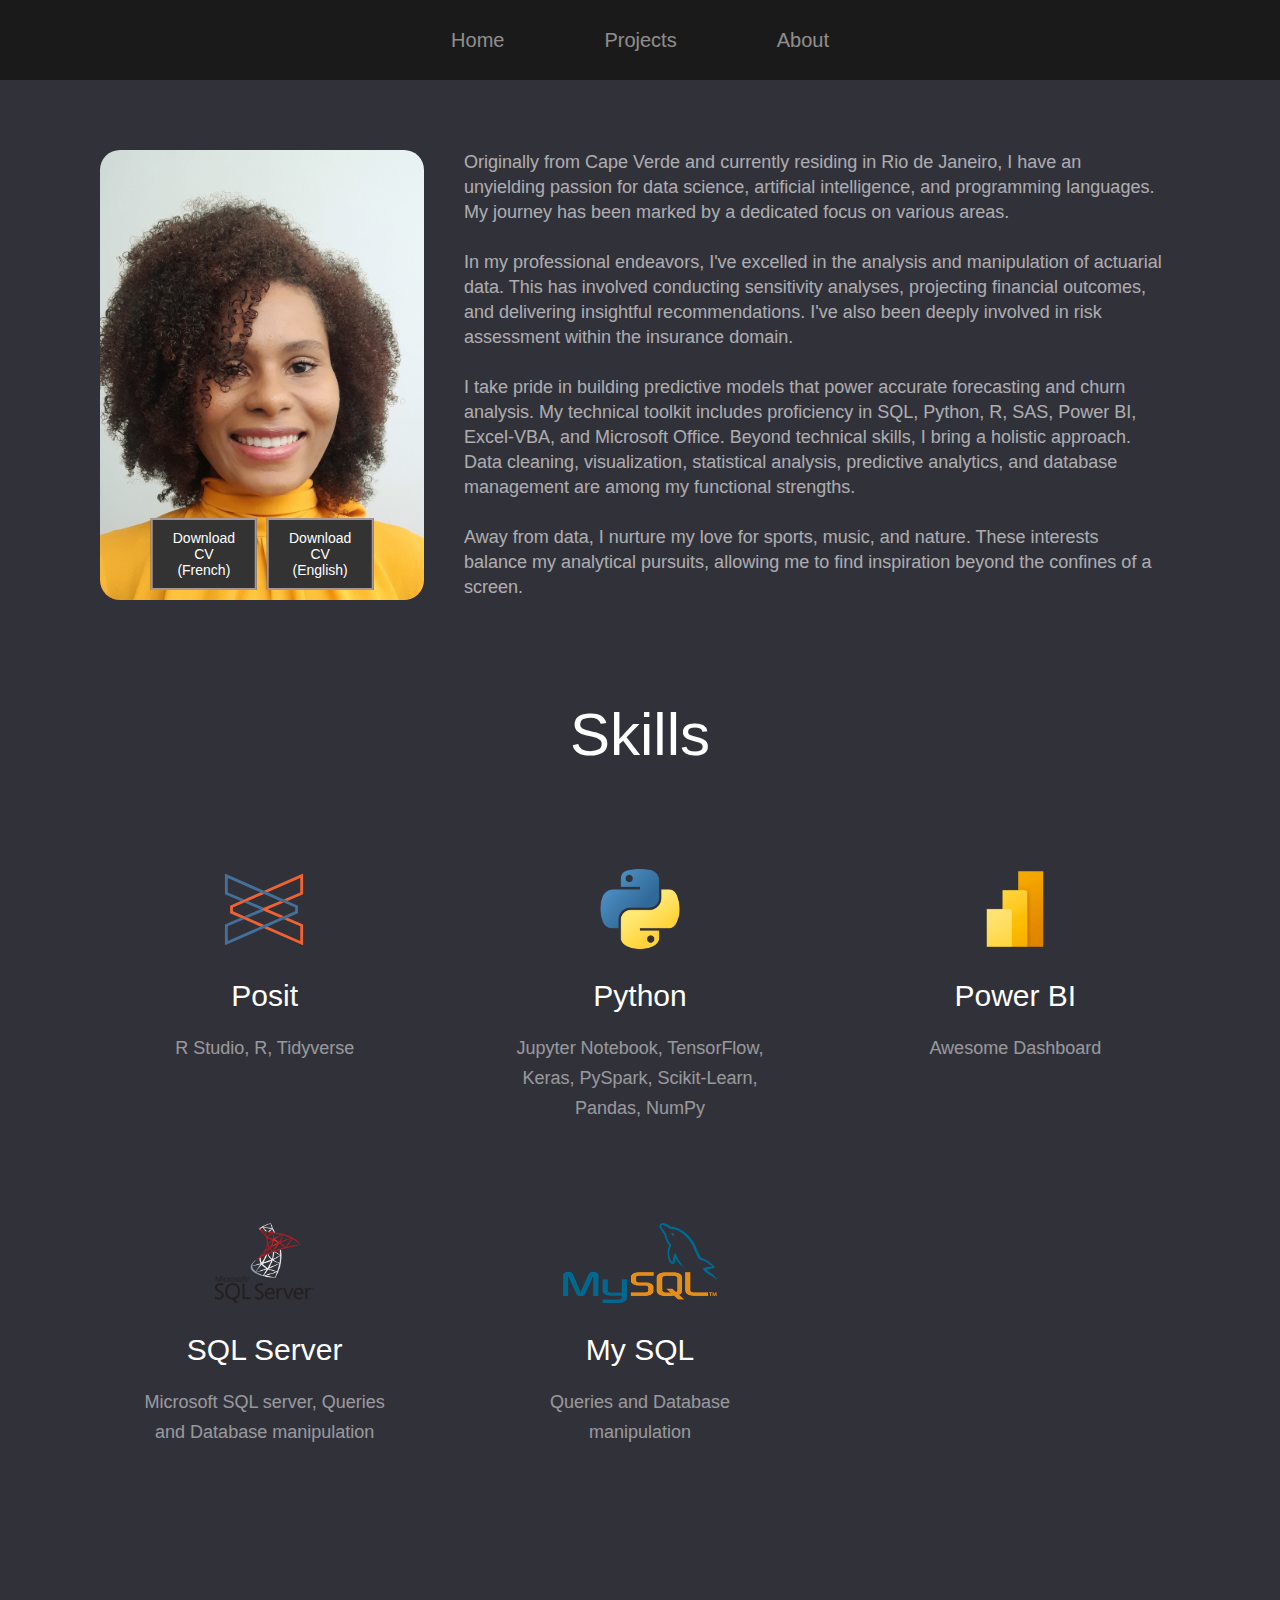
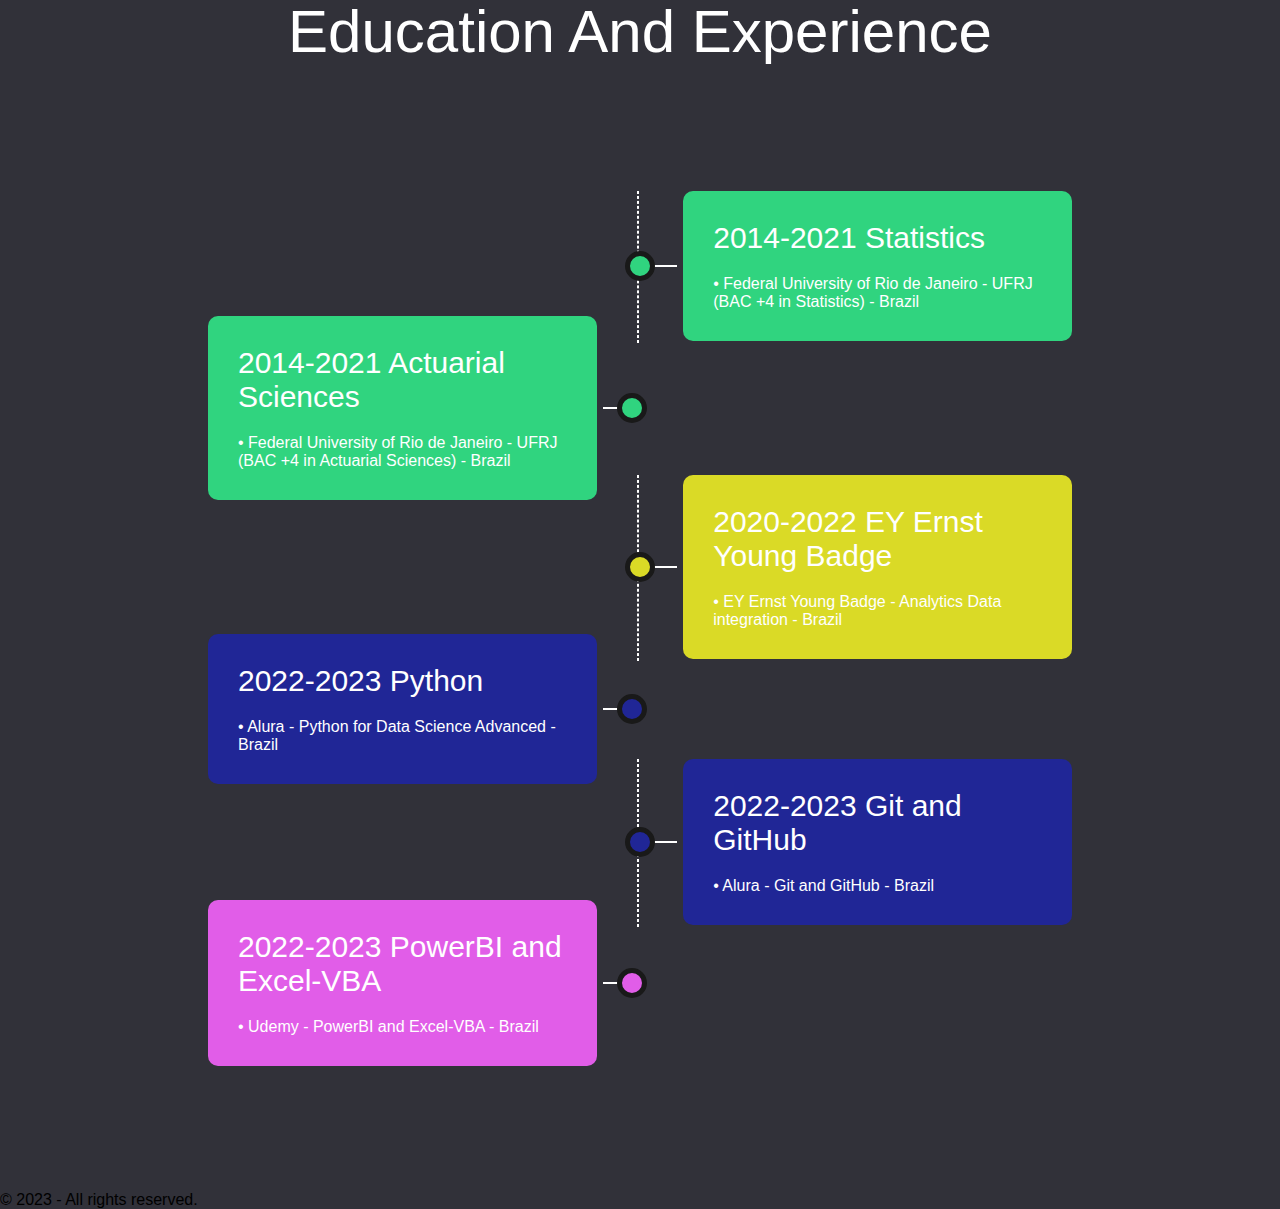
==== about.html @ 20631ad1 "contact message configuration" ====
<!-- about.html -->
<!DOCTYPE html>
<html lang="en">

<head>
    <meta charset="UTF-8">
    <meta http-equiv="X-UA-Compatible" content="IE=edge">
    <meta name="viewport" content="width=device-width, initial-scale=1.0">
    <title>My Portfolio</title>
    <link rel="stylesheet" href="style.css">
</head>

<body>
    <nav class="navbar">
        <ul class="link-group">
            <li class="link"><a href="index.html">home</a></li>
            <li class="link"><a href="project.html">projects</a></li>
            <li class="link"><a href="about.html">about</a></li>
            <!-- <li class="link"><a href="contact.html">contact</a></li> -->
        </ul>
    </nav>

    <section class="about-section active">
        <div class="about">
            <div class="about-img-container">
                <img src="eu.jpg" class="about-img" alt="">
                <div class="cv-buttons">
                    <a href="CV - DMD - fr.pdf" download>
                        <button class="download-cv-btn fr">download CV (french)</button>
                    </a>
                    <a href="CV - DMD - en.pdf" download>
                        <button class="download-cv-btn en">download CV (english)</button>
                    </a>
                </div>
            </div>

            <p class="about-info"> Originally from Cape Verde and currently residing in Rio de Janeiro, I have an
                unyielding passion for data science, artificial intelligence, and programming languages. My journey has
                been marked by a dedicated focus on various areas. <br><br>
                In my professional endeavors, I've excelled in the analysis and manipulation of actuarial data. This has
                involved conducting sensitivity analyses, projecting financial outcomes, and delivering insightful
                recommendations. I've also been deeply involved in risk assessment within the insurance domain. <br><br>
                I take pride in building predictive models that power accurate forecasting and churn analysis. My
                technical toolkit includes proficiency in SQL, Python, R, SAS, Power BI, Excel-VBA, and Microsoft
                Office. Beyond technical skills, I bring a holistic approach. Data cleaning, visualization, statistical
                analysis, predictive analytics, and database management are among my functional strengths. <br><br>
                Away from data, I nurture my love for sports, music, and nature. These interests balance my analytical
                pursuits, allowing me to find inspiration beyond the confines of a screen.
            </p>

        </div>

        <div class="skill-section active">
            <h1 class="heading">skills</h1>
            <div class="skills-container">
                <div class="skill-card">
                    <img src="posit.svg" class="skill-img" alt="">
                    <!-- <div class="skill-level">95%</div> -->
                    <h1 class="skill-name">Posit</h1>
                    <p class="skill-info">R Studio, R, Tidyverse
                    </p>
                </div>
                <div class="skill-card">
                    <img src="python.png" class="skill-img" alt="">
                    <!-- <div class="skill-level">95%</div> -->
                    <h1 class="skill-name">python</h1>
                    <p class="skill-info">Jupyter Notebook, TensorFlow, Keras, PySpark, Scikit-Learn, Pandas, NumPy
                    </p>
                </div>
                <div class="skill-card">
                    <img src="powerbi.png" class="skill-img" alt="">
                    <!-- <div class="skill-level">95%</div> -->
                    <h1 class="skill-name">Power BI</h1>
                    <p class="skill-info">Awesome Dashboard
                    </p>
                </div>
                <div class="skill-card">
                    <img src="sql_server.png" class="skill-img" alt="">
                    <!-- <div class="skill-level">95%</div> -->
                    <h1 class="skill-name">SQL Server</h1>
                    <p class="skill-info">Microsoft SQL server, Queries and Database manipulation
                    </p>
                </div>
                <div class="skill-card">
                    <img src="mysql.png" class="skill-img" alt="">
                    <!-- <div class="skill-level">95%</div> -->
                    <h1 class="skill-name">My SQL</h1>
                    <p class="skill-info">Queries and Database manipulation
                    </p>
                </div>

                <!-- +4 more cards -->
            </div>
        </div>

        <div class="timeline">
            <h1 class="heading">Education and Experience</h1>
            <div class="card">
                <div class="card-body">
                    <h1 class="card-title">2014-2021 Statistics</h1>
                    <p class="card-detail">• Federal University of Rio de Janeiro - UFRJ (BAC +4 in Statistics) - Brazil
                    </p>
                </div>
            </div>

            <div class="card">
                <div class="card-body">
                    <h1 class="card-title">2014-2021 Actuarial Sciences</h1>
                    <p class="card-detail">• Federal University of Rio de Janeiro - UFRJ (BAC +4 in Actuarial Sciences)
                        - Brazil</p>
                </div>
            </div>
            <div class="card">
                <div class="card-body">
                    <h1 class="card-title">2020-2022 EY Ernst Young Badge</h1>
                    <p class="card-detail">• EY Ernst Young Badge - Analytics Data integration - Brazil</p>
                </div>
            </div>
            <div class="card">
                <div class="card-body">
                    <h1 class="card-title">2022-2023 Python</h1>
                    <p class="card-detail">• Alura - Python for Data Science Advanced - Brazil
                    </p>
                </div>
            </div>
            <div class="card">
                <div class="card-body">
                    <h1 class="card-title">2022-2023 Git and GitHub</h1>
                    <p class="card-detail">• Alura - Git and GitHub - Brazil</p>
                </div>
            </div>
            <div class="card">
                <div class="card-body">
                    <h1 class="card-title">2022-2023 PowerBI and Excel-VBA</h1>
                    <p class="card-detail">• Udemy - PowerBI and Excel-VBA - Brazil</p>
                </div>
            </div>

            <!-- +4 more cards -->
        </div>

    </section>

    <footer>
        <p>&copy; 2023 - All rights reserved.</p>
    </footer>

    <script src="app.js"></script>
</body>

</html>
---- style.css ----
* {
    margin: 0;
    padding: 0;
    box-sizing: border-box;
}

body {
    width: 100%;
    max-width: 1400px;
    display: block;
    margin: auto;
    min-height: 100vh;
    background: #313139;
    font-family: sans-serif;
}

.navbar {
    width: 100%;
    position: fixed;
    top: 0;
    left: 0;
    display: flex;
    justify-content: center;
    align-items: center;
    z-index: 9;
    background: #1a1a1a;
}

.link-group {
    list-style: none;
    display: flex;
}

.link a {
    color: #fff;
    opacity: 0.5;
    text-decoration: none;
    text-transform: capitalize;
    padding: 10px 30px;
    margin: 0 20px;
    line-height: 80px;
    transition: .5s;
    font-size: 20px;
}

.link a:hover,
.link.active a {
    opacity: 1;
}


/* Home Section Styles */
.home-section.active,
.project-section.active,
.about-section.active,
.contact-section.active {
    position: relative;
    opacity: 1;
    z-index: 8;
}

.home-section {
    width: 100%;
    height: 100vh;
    padding: 0 150px;
    display: flex;
    align-items: center;
    position: relative;
    top: 0;
    opacity: 0;
    transition: .5s;
}

.hero-heading {
    color: #fff;
    font-size: 120px;
    text-transform: capitalize;
    font-weight: 300;
}

.home-img {
    position: absolute;
    top: 0;
    right: 0;
    height: 100vh;
    width: 50%;
    object-fit: cover;
    opacity: 0.2;
}

/* project-section */

.project-section {
    width: 100%;
    min-height: 100vh;
    padding: 150px 100px 100px;
    position: fixed;
    top: 0;
    transition: 1s;
    opacity: 0;
}

.project-heading {
    font-size: 100px;
    background: #252525;
    text-transform: capitalize;
    text-align: center;
    margin-bottom: 50px;
    color: #1a1a1a;
    background-clip: text;
    -webkit-background-clip: text;
    -webkit-text-stroke: 8px transparent;
}

.project-container {
    display: grid;
    grid-template-columns: repeat(2, 1fr);
    grid-gap: 100px;
}

.project-card {
    height: 400px;
    position: relative;
}

.project-img {
    width: 100%;
    height: 100%;
    position: absolute;
    top: 0;
    left: 0;
    object-fit: cover;
    transition: .5s;
}

.project-content {
    position: relative;
    padding: 40px;
    color: #fff;
    transition: .5s;
    opacity: 0;
}

.project-title {
    font-size: 50px;
    text-transform: capitalize;
    text-align: center;
    font-weight: 300;
}

.project-info {
    margin: 40px;
    font-size: 20px;
    line-height: 30px;
    text-align: center;
}

.project-btn-grp {
    display: grid;
    grid-template-columns: repeat(2, 1fr);
    grid-gap: 20px;
}

.project-btn {
    height: 40px;
    text-transform: capitalize;
    font-size: 18px;
    border: none;
    background: #000;
    color: #fff;
    cursor: pointer;
}

.project-btn.github {
    background: none;
    border: 2px solid #fff;
}

.project-card:hover .project-img {
    filter: blur(20px);
}

.project-card:hover .project-content {
    opacity: 1;
}

/* about-section */

.about-section {
    width: 100%;
    min-height: 100vh;
    padding: 150px 100px 0;
    position: relative;
    top: 0;
    opacity: 0;
    transition: 1s;
}

.about {
    width: 100%;
    display: grid;
    grid-template-columns: 30% 65%;
    grid-gap: 40px;
}

.about-img-container {
    position: relative;
}

.about-info {
    color: #fff;
    opacity: 0.6;
    font-size: 18px;
    line-height: 25px;
}

.about-img {
    width: 100%;
    height: 100%;
    object-fit: cover;
    border-radius: 20px;
    position: relative;
    display: inline-block;
}


.cv-buttons {
    position: absolute;
    bottom: 10px;
    left: 50%;
    transform: translateX(-50%);
    display: flex;
    gap: 10px;
}

.download-cv-btn {
    padding: 10px 20px;
    background-color: #333;
    color: white;
    border: none;
    cursor: pointer;
    font-size: 14px;
    transition: .5s;
    text-transform: capitalize;

}


/* .download-cv-btn {
    display: grid;
    grid-gap: 20px;
    position: absolute;
    bottom: 20px;
    left: 50%;
    transform: translateX(-50%);
    padding: 10px 20px;
    color: #fff;
    border: none;
    font-size: 16px;
    text-transform: capitalize;
    cursor: pointer;
    transition: .5s;
    background: rgba(0, 0, 0, 0.5);

} */

.download-cv-btn:hover {
    background-color: #898181;
}

.fr {
    /* background-color: #e1d4bf; */
    border: 2px solid #a89696;
}

.en {
    /* background: none; */
    border: 2px solid #a89696;
}


/* skills */

.skill-section {
    position: relative;
    margin: 100px 0;
}

.heading {
    text-align: center;
    font-size: 60px;
    color: #fff;
    text-transform: capitalize;
    font-weight: 300;
    margin-bottom: 100px;
}

.skills-container {
    width: 95%;
    margin: auto;
    display: grid;
    grid-template-columns: repeat(3, 1fr);
    grid-gap: 100px;
    color: #fff;
}

.skill-card {
    position: relative;
}

.skill-img {
    display: block;
    margin: auto;
    height: 80px;
}

.skill-name {
    font-size: 30px;
    font-weight: 300;
    text-align: center;
    text-transform: capitalize;
    margin: 30px 0 20px;
}

.skill-info {
    text-align: center;
    opacity: 0.5;
    font-size: 18px;
    line-height: 30px;
}

.skill-level {
    position: absolute;
    top: 80px;
    right: 0;
    width: 150px;
    height: 150px;
    display: flex;
    justify-content: center;
    align-items: center;
    font-size: 22px;
    border-radius: 50%;
    border: 10px solid;
}

.skill-card:nth-child(1) .skill-level {
    background: #ff4f4f28;
    border-color: #ff4f4f;
    color: #ff4f4f;
}

.skill-card:nth-child(2) .skill-level {
    background: #4fa0ff28;
    border-color: #4fa0ff;
    color: #4fa0ff;
}

.skill-card:nth-child(3) .skill-level {
    background: #ffed4f28;
    border-color: #ffed4f;
    color: #ffed4f;
}

.skill-card:nth-child(4) .skill-level {
    background: #52ff4f28;
    border-color: #52ff4f;
    color: #52ff4f;
}

.skill-card:nth-child(5) .skill-level {
    background: #4fdfff28;
    border-color: #4fdfff;
    color: #4fdfff;
}

/* timeline */

.timeline {
    display: block;
    width: 80%;
    margin: 150px auto;
}

.timeline .heading {
    margin-bottom: 150px;
}

.card {
    width: 45%;
    padding: 30px;
    border-radius: 10px;
    color: #fff;
    display: block;
    margin: -25px 0;
    /* largura entre cards */
    position: relative;
    background: #f00;
}

.card:nth-child(even) {
    margin-left: auto;
}

.card:nth-child(even):before {
    content: '';
    position: absolute;
    left: -15%;
    top: 50%;
    transform: translateY(-50%);
    width: 20px;
    height: 20px;
    border: 5px solid #191919;
    border-radius: 50%;
}

.card:nth-child(even):after {
    content: '';
    position: absolute;
    left: -8.5%;
    top: 50%;
    transform: translateY(-50%);
    width: 7%;
    height: 2px;
    background: #fff;
    z-index: -1;
}

.card:nth-child(odd):before {
    content: '';
    position: absolute;
    right: -13%;
    top: 50%;
    transform: translateY(-50%);
    width: 20px;
    height: 20px;
    border: 5px solid #191919;
    border-radius: 50%;
}

.card:nth-child(odd):after {
    content: '';
    position: absolute;
    right: -8.5%;
    top: 50%;
    transform: translateY(-50%);
    width: 7%;
    height: 2px;
    background: #fff;
    z-index: -1;
}

.card:nth-child(2),
.card:nth-child(2):before {
    background: #30d47f;
}

.card:nth-child(3),
.card:nth-child(3):before {
    background: #30d47f;
}

.card:nth-child(4),
.card:nth-child(4):before {
    background: #dada26;
}

.card:nth-child(5),
.card:nth-child(5):before {
    background: #202696;
}

.card:nth-child(6),
.card:nth-child(6):before {
    background: #202696;
}

.card:nth-child(7),
.card:nth-child(7):before {
    background: #e15de8;
}

.card:nth-child(even) .card-body:before {
    content: '';
    position: absolute;
    left: -12%;
    top: 0;
    width: 0px;
    height: 100%;
    border: 1px dashed #fff;
    z-index: -1;
}

.card-title {
    font-size: 30px;
    font-weight: 300;
    margin-bottom: 20px;
}


.contact-section {
    position: absolute;
    top: 0;
    opacity: 0;
    transition: 1s;
    padding: 100px 150px;
    height: 100vh;
    display: grid;
    grid-template-columns: repeat(2, 1fr);
    grid-gap: 50px;
}

.contact-form input,
.contact-form textarea {
    width: 100%;
    height: 40px;
    background: rgba(255, 255, 255, 0.2);
    border: 1px solid #fff;
    margin-bottom: 30px;
    border-radius: 5px;
    text-transform: capitalize;
    color: #fff;
    padding: 5px 10px;
}

::placeholder {
    color: #fff;
}

#msg {
    height: 280px;
    resize: none;
    font-family: sans-serif;
}

.form-submit-btn {
    background: #ff4f4f;
    color: #fff;
    text-transform: capitalize;
    padding: 15px 40px;
    display: block;
    margin: auto;
    border: none;
    border-radius: 10px;
    cursor: pointer;
}

.map {
    width: 100%;
    height: 100%;
    padding: 10px;
    border: 2px solid #fff;
    background: rgba(255, 255, 255, 0.2);
    border-radius: 10px;
}

.map iframe {
    width: 100%;
    height: 100%;
    border-radius: 5px;
}
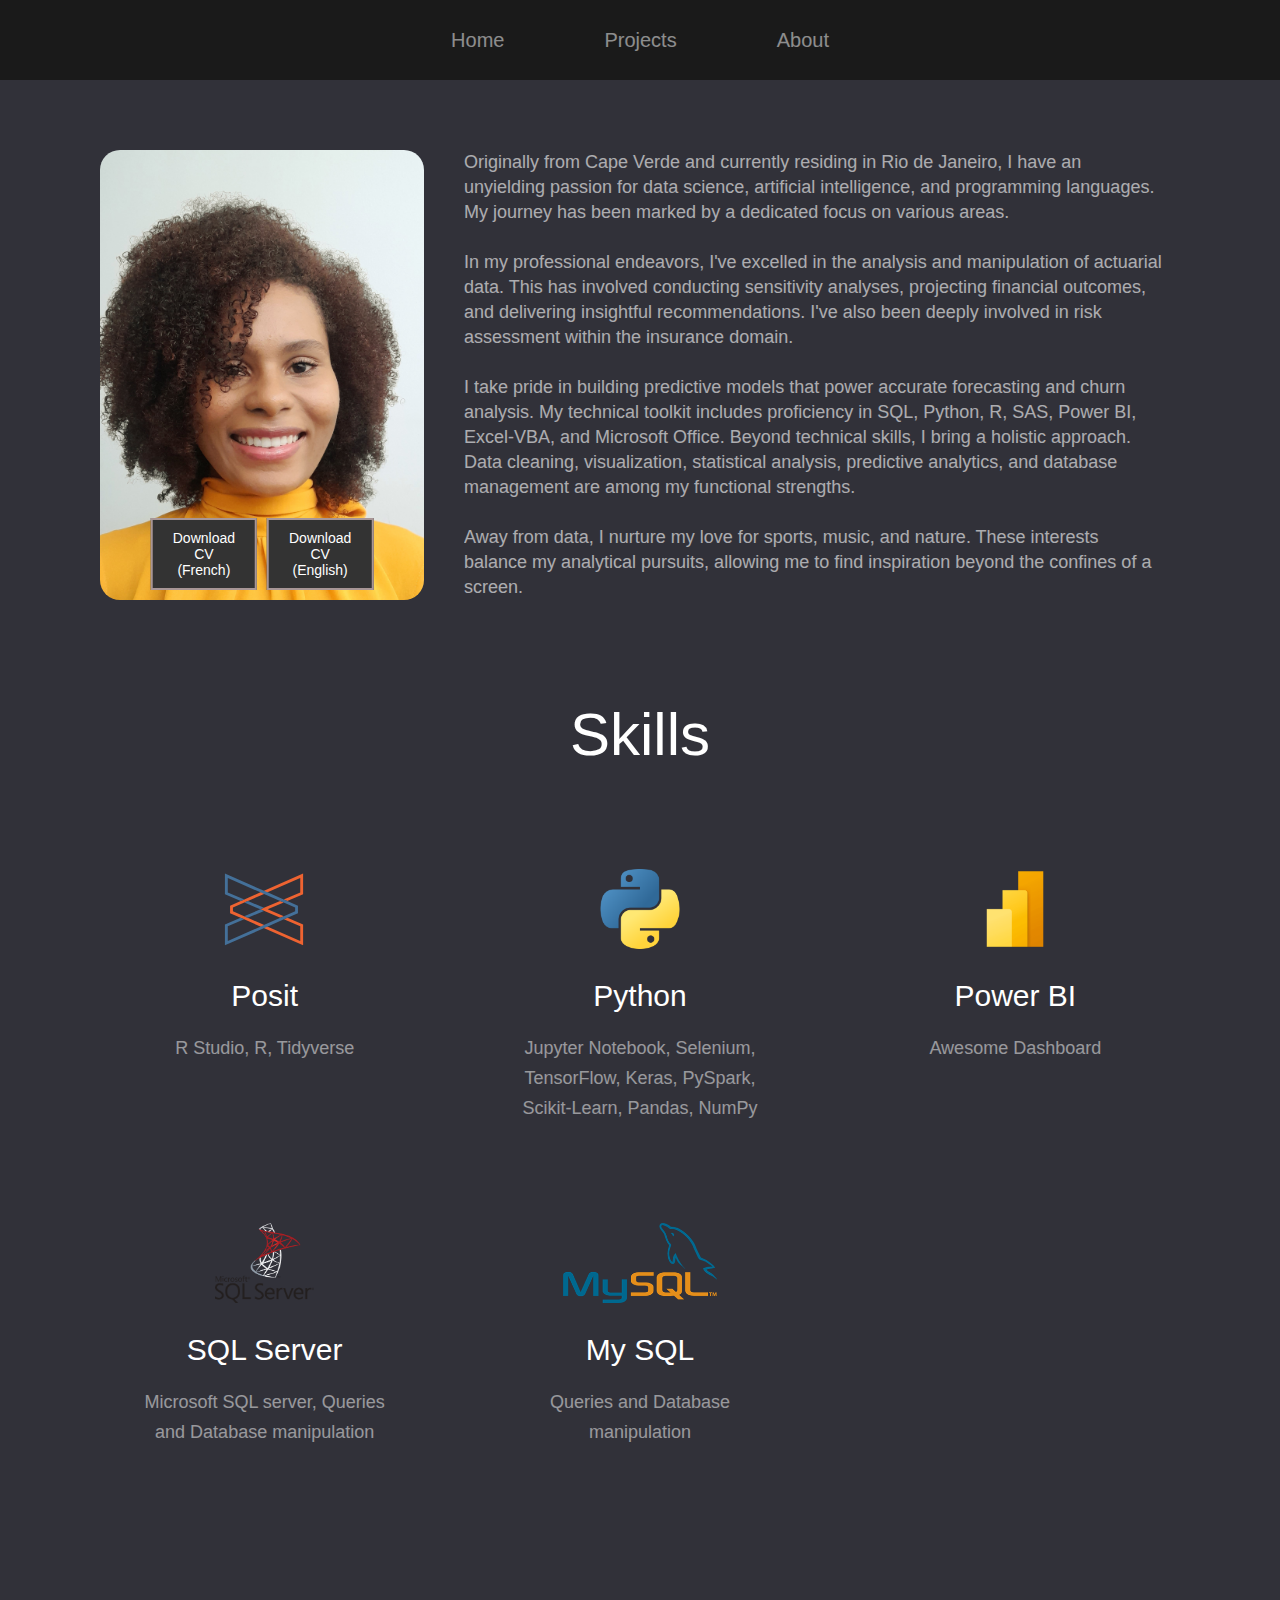
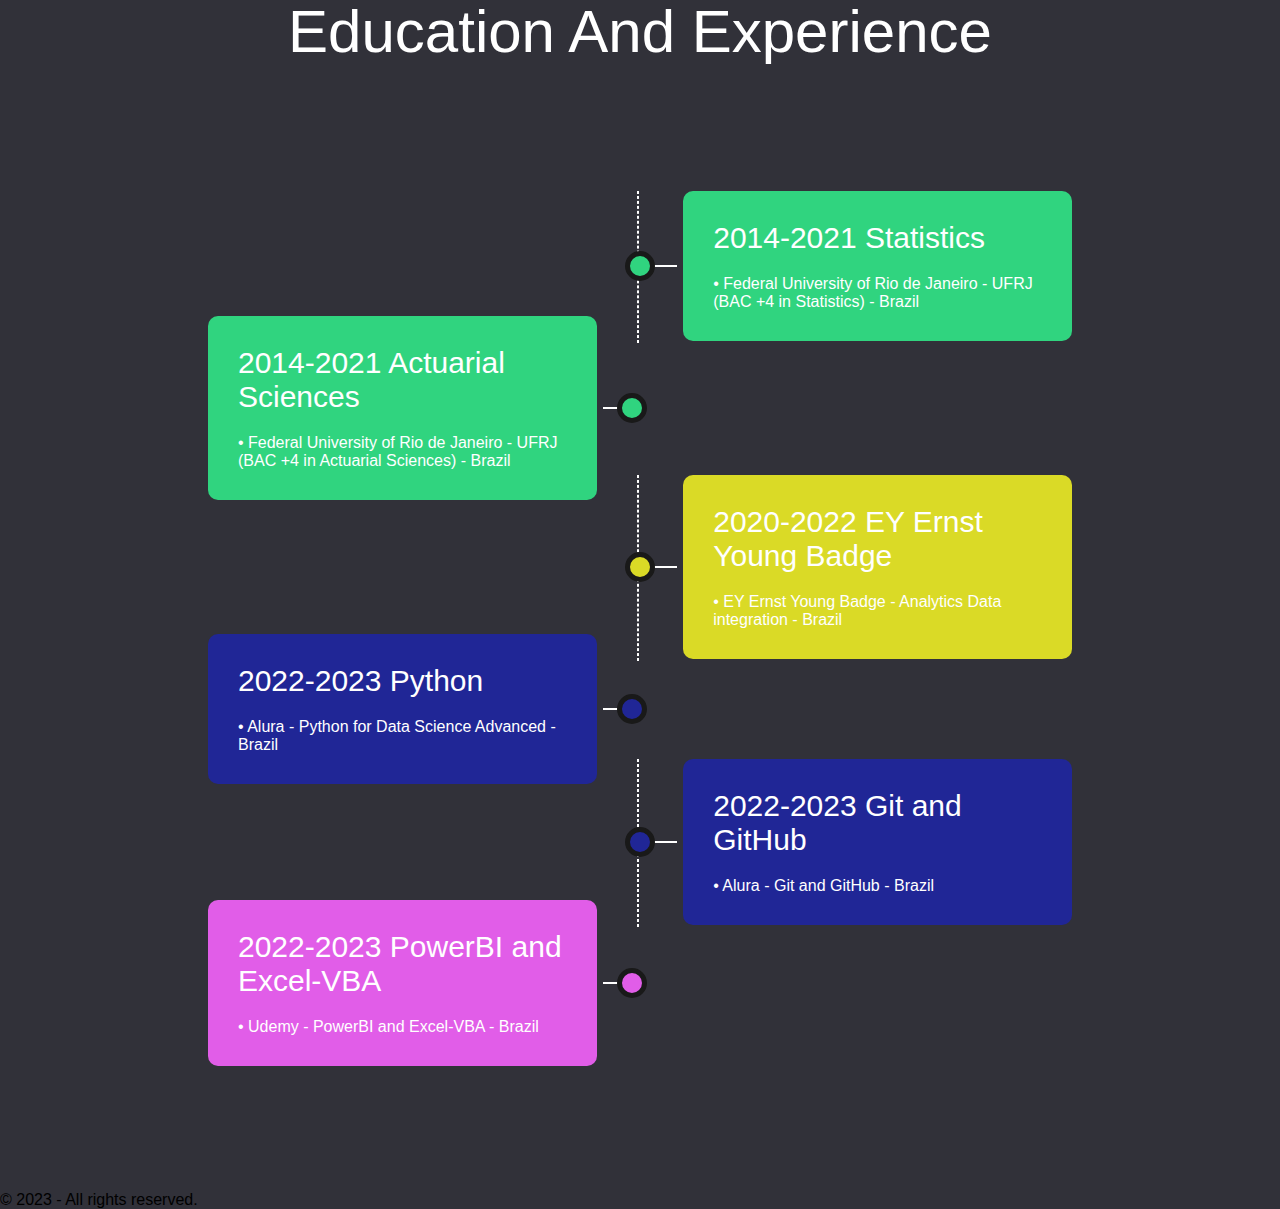
==== commit c604d826: "add selenium" ====
--- a/about.html
+++ b/about.html
@@ -8,6 +8,16 @@
     <meta name="viewport" content="width=device-width, initial-scale=1.0">
     <title>My Portfolio</title>
     <link rel="stylesheet" href="style.css">
+    <link rel="stylesheet" href="style_mobile.css">
+    <style>
+        @media (max-width: 600px) {
+            .link-group {
+                display: flex;
+                flex-direction: row;
+                align-items: center;
+            }
+        }
+    </style>
 </head>
 
 <body>
@@ -64,7 +74,8 @@
                     <img src="python.png" class="skill-img" alt="">
                     <!-- <div class="skill-level">95%</div> -->
                     <h1 class="skill-name">python</h1>
-                    <p class="skill-info">Jupyter Notebook, TensorFlow, Keras, PySpark, Scikit-Learn, Pandas, NumPy
+                    <p class="skill-info">Jupyter Notebook, Selenium, TensorFlow, Keras, PySpark, Scikit-Learn, Pandas,
+                        NumPy
                     </p>
                 </div>
                 <div class="skill-card">
--- a/style.css
+++ b/style.css
@@ -246,24 +246,6 @@
 }
 
 
-/* .download-cv-btn {
-    display: grid;
-    grid-gap: 20px;
-    position: absolute;
-    bottom: 20px;
-    left: 50%;
-    transform: translateX(-50%);
-    padding: 10px 20px;
-    color: #fff;
-    border: none;
-    font-size: 16px;
-    text-transform: capitalize;
-    cursor: pointer;
-    transition: .5s;
-    background: rgba(0, 0, 0, 0.5);
-
-} */
-
 .download-cv-btn:hover {
     background-color: #898181;
 }
@@ -330,7 +312,7 @@
 }
 
 .skill-level {
-    position: absolute;
+    position: relative;
     top: 80px;
     right: 0;
     width: 150px;
--- a/style_mobile.css
+++ b/style_mobile.css
@@ -0,0 +1,169 @@
+/* Mobile Styles */
+@media (max-width: 600px) {
+
+    .navbar {
+        position: fixed;
+        justify-content: top;
+        background: none;
+        padding: 10px 20px;
+    }
+
+    .link-group {
+        display: flex;
+        flex-direction: row;
+        align-items: center;
+    }
+
+    .link a {
+        color: #fff;
+        opacity: 0.5;
+        text-decoration: none;
+        text-transform: capitalize;
+        padding: 10px 30px;
+        margin: 0 20px;
+        line-height: 80px;
+        transition: .5s;
+        font-size: 20px;
+    }
+
+    .home-section {
+        padding: 60px 20px;
+    }
+
+    .hero-heading {
+        font-size: 40px;
+        text-align: center;
+        margin-bottom: 20px;
+    }
+
+    .home-img {
+        max-width: 100%;
+        max-height: 100%;
+        object-fit: cover;
+    }
+
+    /* about-section */
+    .about-section {
+        width: 100%;
+        min-height: 100vh;
+        /* Fill the entire viewport height */
+        padding: 60px 0;
+        text-align: center;
+        background-color: #333;
+        color: #fff;
+        display: flex;
+        flex-direction: column;
+        justify-content: center;
+        align-items: center;
+    }
+
+    .about {
+        width: 100%;
+        display: grid;
+        grid-template-columns: 1fr;
+        gap: 40px;
+    }
+
+    .about-img-container {
+        position: relative;
+    }
+
+    .about-info {
+        font-size: 18px;
+        line-height: 25px;
+        opacity: 0.6;
+        margin-top: 20px;
+    }
+
+    .about-img {
+        width: 100%;
+        max-width: 400px;
+        border-radius: 20px;
+    }
+
+    .cv-buttons {
+        margin-top: 20px;
+        display: flex;
+        gap: 10px;
+    }
+
+    .download-cv-btn {
+        padding: 15px 20px;
+        background-color: #333;
+        color: white;
+        border: none;
+        cursor: pointer;
+        font-size: 14px;
+        text-transform: capitalize;
+    }
+
+    .download-cv-btn:hover {
+        background-color: #898181;
+    }
+
+    /* skills */
+    .skill-section {
+        position: relative;
+        min-height: 100vh;
+        margin: 100px 0;
+    }
+
+    .skills-container {
+        width: 100%;
+        /* Adjust as needed */
+        margin: auto;
+        display: grid;
+        grid-template-columns: repeat(auto-fit, minmax(200px, 1fr));
+        /* Adjust columns as needed */
+        grid-gap: 20px;
+        color: #fff;
+    }
+
+    /* timeline */
+    .timeline {
+        display: block;
+        width: 100%;
+        margin: 30px auto;
+        /* Adjust as needed */
+    }
+
+
+    .project-section,
+    .contact-section {
+        padding: 20px 15px;
+        height: 100%;
+        width: 100%;
+        display: flex;
+        flex-direction: column;
+        justify-content: center;
+        align-items: center;
+        text-align: center;
+    }
+
+    .project-info {
+        margin: 40px;
+        font-size: 15px;
+        line-height: 25px;
+        text-transform: capitalize;
+        text-align: center;
+    }
+
+    .about,
+    .project-container {
+        grid-template-columns: 1fr;
+        grid-gap: 30px;
+    }
+
+    .cv-buttons {
+        bottom: 20px;
+    }
+
+    .download-cv-btn {
+        padding: 5px 10px;
+        font-size: 12px;
+    }
+
+    .map {
+        padding: 5px;
+    }
+}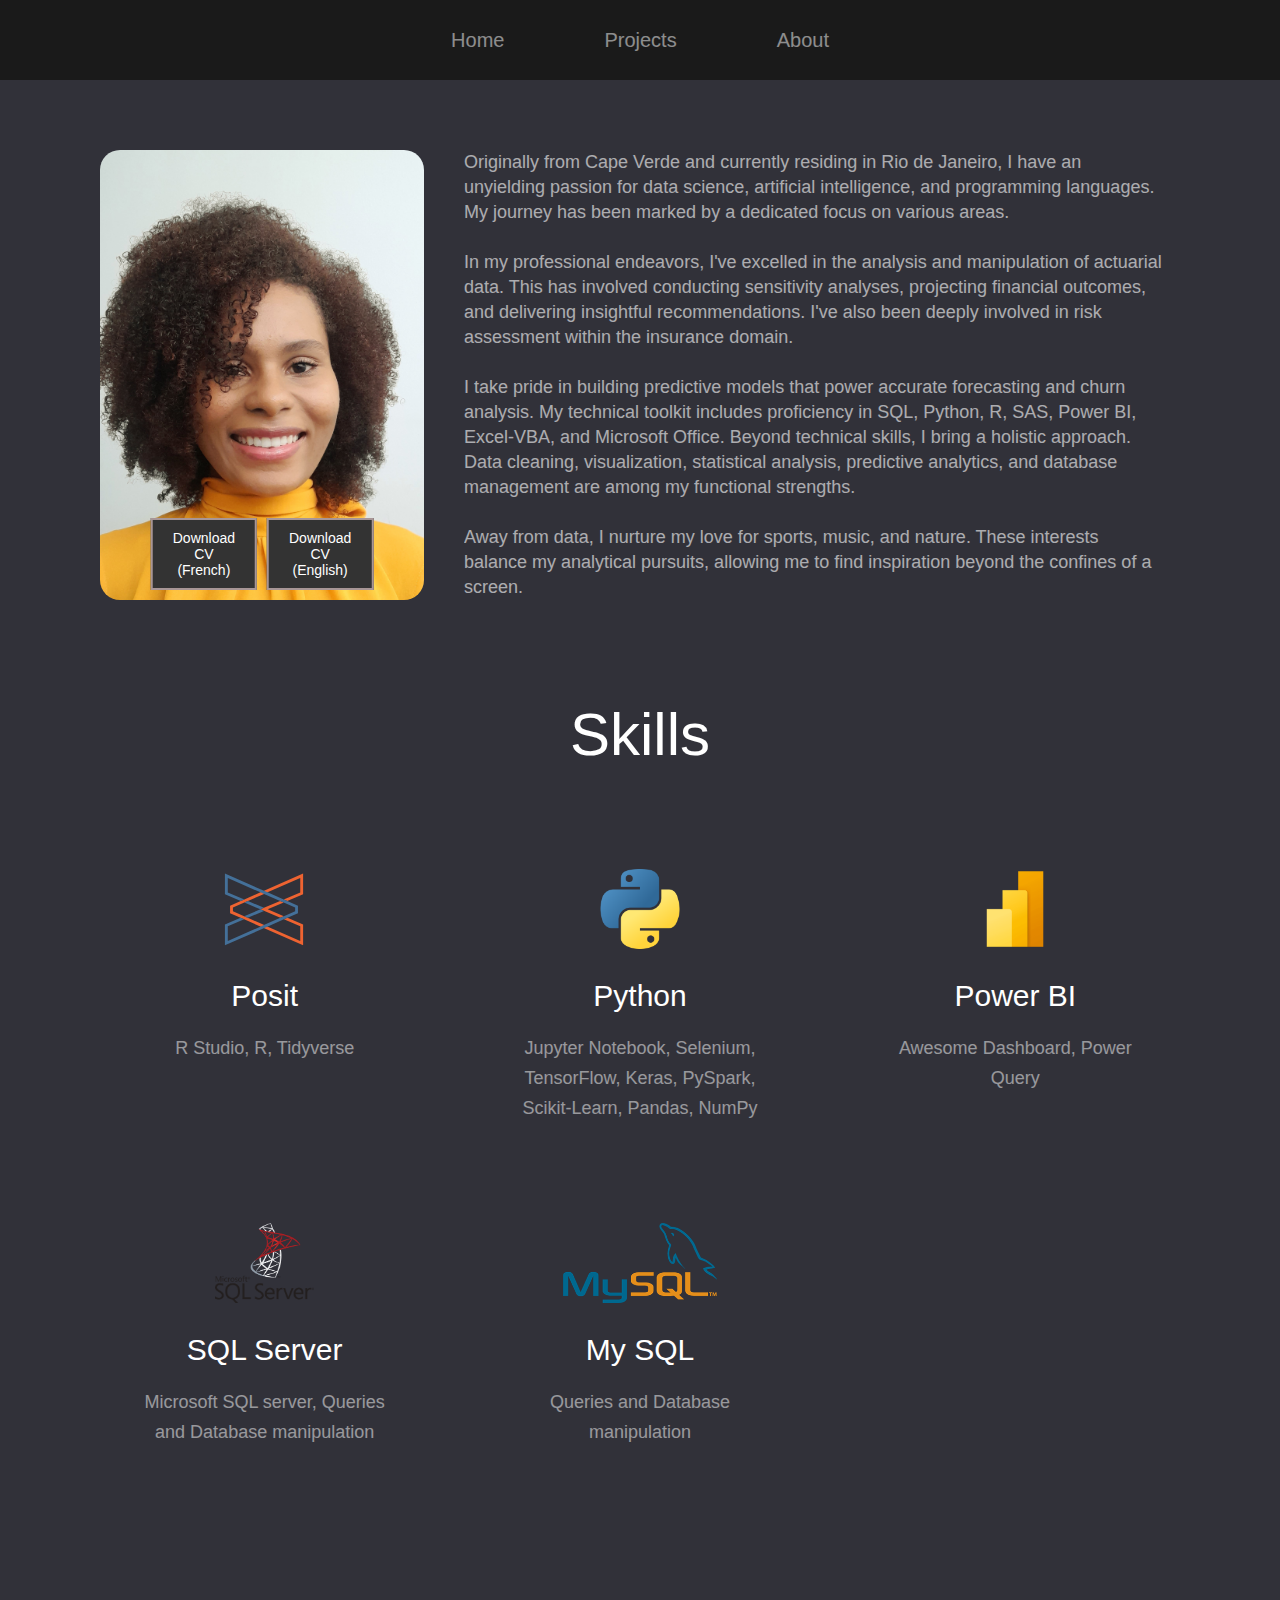
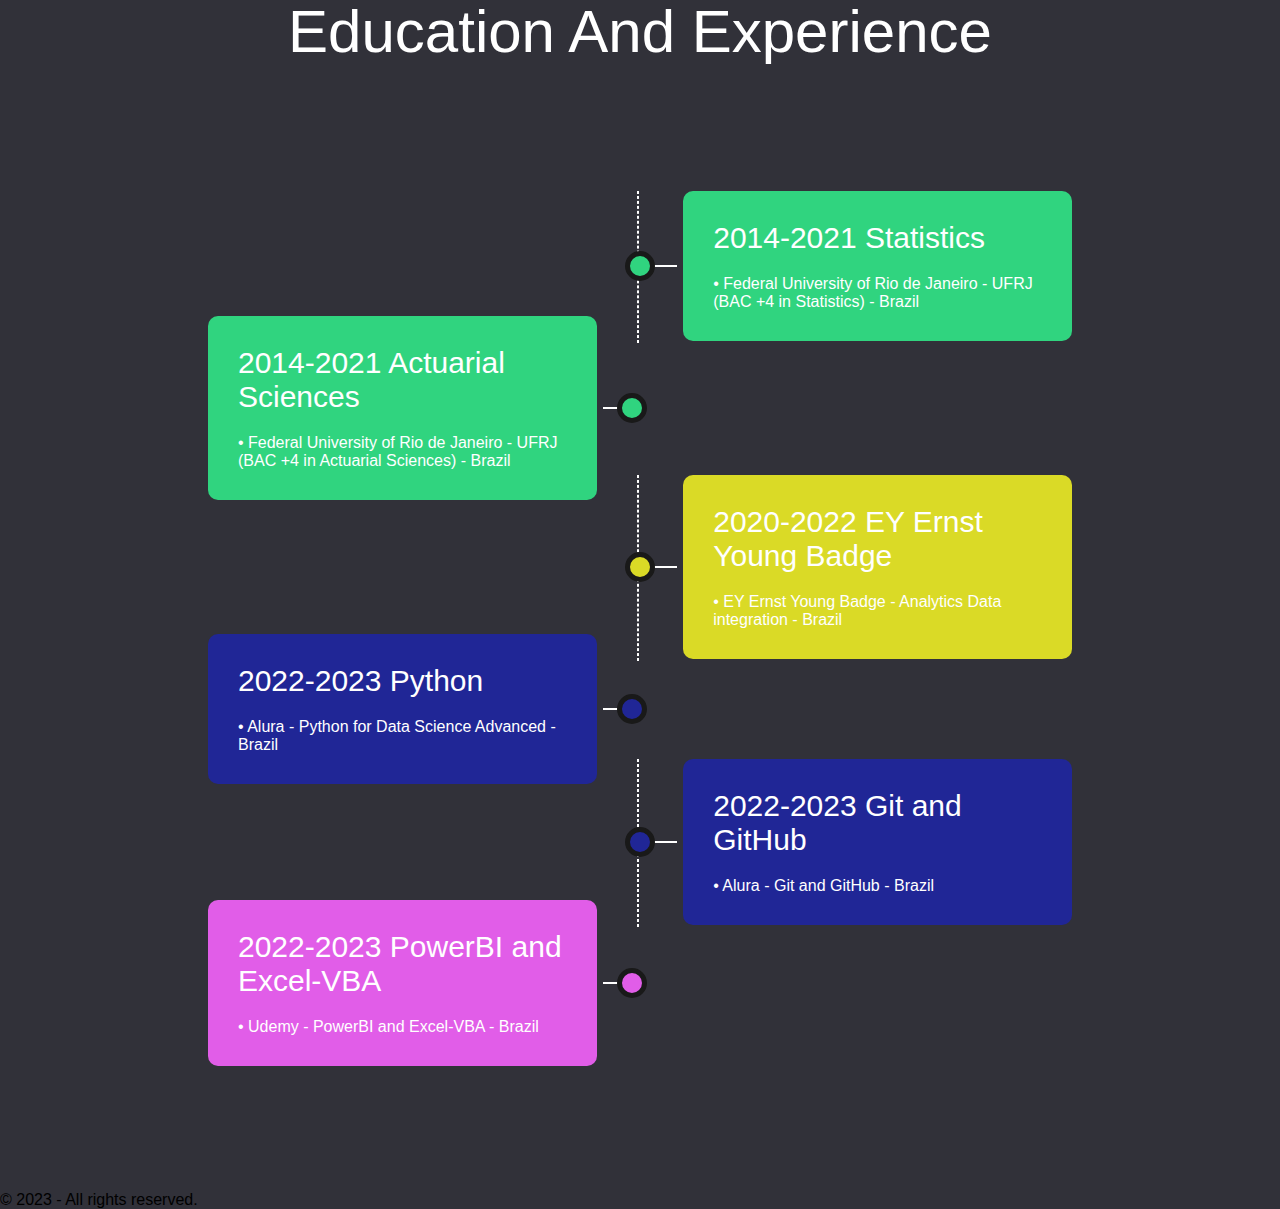
==== commit 940e3238: "changing about" ====
--- a/about.html
+++ b/about.html
@@ -82,7 +82,7 @@
                     <img src="powerbi.png" class="skill-img" alt="">
                     <!-- <div class="skill-level">95%</div> -->
                     <h1 class="skill-name">Power BI</h1>
-                    <p class="skill-info">Awesome Dashboard
+                    <p class="skill-info">Awesome Dashboard, Power Query
                     </p>
                 </div>
                 <div class="skill-card">
